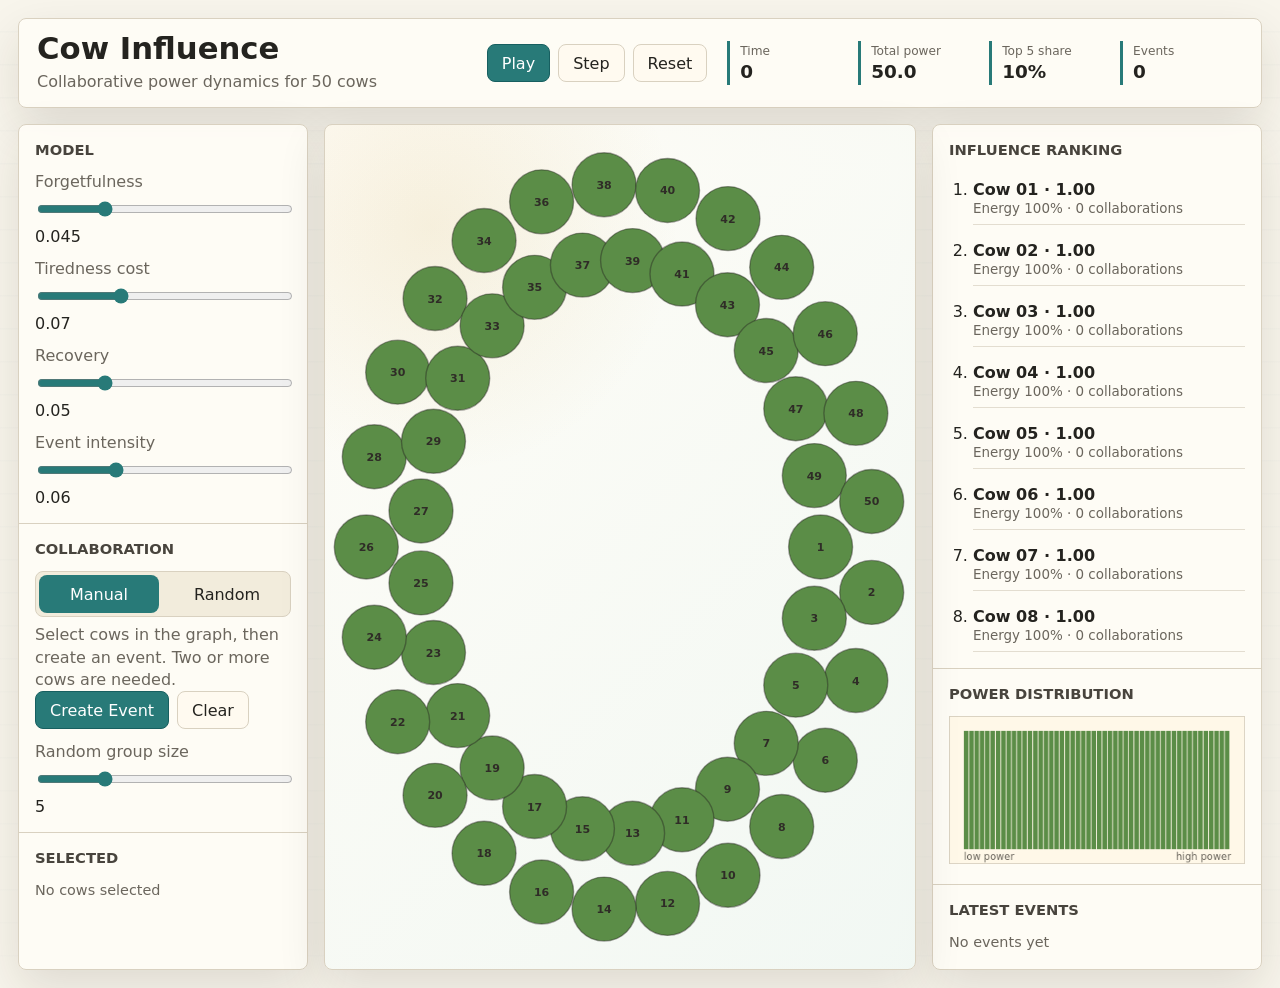
==== index.html @ e47f2114 "Multi-agent cows dynamics" ====
<!doctype html>
<html lang="en">
  <head>
    <meta charset="utf-8">
    <meta name="viewport" content="width=device-width, initial-scale=1">
    <title>Cow Influence Simulator</title>
    <link rel="stylesheet" href="styles.css">
  </head>
  <body>
    <main class="app-shell">
      <section class="toolbar" aria-label="Simulation controls">
        <div class="identity">
          <h1>Cow Influence</h1>
          <p>Collaborative power dynamics for 50 cows</p>
        </div>

        <div class="run-controls">
          <button id="playButton" class="primary-button" type="button">Play</button>
          <button id="stepButton" type="button">Step</button>
          <button id="resetButton" type="button">Reset</button>
        </div>

        <div class="metric-strip" aria-live="polite">
          <div>
            <span>Time</span>
            <strong id="timeMetric">0</strong>
          </div>
          <div>
            <span>Total power</span>
            <strong id="powerMetric">50.0</strong>
          </div>
          <div>
            <span>Top 5 share</span>
            <strong id="topShareMetric">10%</strong>
          </div>
          <div>
            <span>Events</span>
            <strong id="eventMetric">0</strong>
          </div>
        </div>
      </section>

      <section class="workspace">
        <aside class="control-panel" aria-label="Model controls">
          <section class="panel-section">
            <h2>Model</h2>
            <label>
              <span>Forgetfulness</span>
              <input id="forgetfulnessInput" type="range" min="0" max="0.18" step="0.005" value="0.045">
              <output id="forgetfulnessValue">0.045</output>
            </label>
            <label>
              <span>Tiredness cost</span>
              <input id="tirednessInput" type="range" min="0" max="0.22" step="0.01" value="0.07">
              <output id="tirednessValue">0.07</output>
            </label>
            <label>
              <span>Recovery</span>
              <input id="recoveryInput" type="range" min="0" max="0.2" step="0.01" value="0.05">
              <output id="recoveryValue">0.05</output>
            </label>
            <label>
              <span>Event intensity</span>
              <input id="intensityInput" type="range" min="0.01" max="0.18" step="0.01" value="0.06">
              <output id="intensityValue">0.06</output>
            </label>
          </section>

          <section class="panel-section">
            <h2>Collaboration</h2>
            <div class="mode-tabs" role="tablist" aria-label="Event mode">
              <button id="manualModeButton" class="active" type="button">Manual</button>
              <button id="randomModeButton" type="button">Random</button>
            </div>
            <p class="microcopy">Select cows in the graph, then create an event. Two or more cows are needed.</p>
            <div class="event-actions">
              <button id="createEventButton" class="primary-button" type="button">Create Event</button>
              <button id="clearSelectionButton" type="button">Clear</button>
            </div>
            <label>
              <span>Random group size</span>
              <input id="groupSizeInput" type="range" min="2" max="14" step="1" value="5">
              <output id="groupSizeValue">5</output>
            </label>
          </section>

          <section class="panel-section">
            <h2>Selected</h2>
            <div id="selectedList" class="selected-list">No cows selected</div>
          </section>
        </aside>

        <section class="stage" aria-label="Community visualization">
          <svg id="network" role="img" aria-label="Network of cow collaborations"></svg>
          <div id="tooltip" class="tooltip" hidden></div>
        </section>

        <aside class="insight-panel" aria-label="Community insights">
          <section class="panel-section">
            <h2>Influence Ranking</h2>
            <ol id="rankingList" class="ranking-list"></ol>
          </section>

          <section class="panel-section">
            <h2>Power Distribution</h2>
            <canvas id="distributionChart" width="360" height="180"></canvas>
          </section>

          <section class="panel-section">
            <h2>Latest Events</h2>
            <div id="eventLog" class="event-log">No events yet</div>
          </section>
        </aside>
      </section>
    </main>

    <script src="app.js"></script>
  </body>
</html>
---- styles.css ----
:root {
  --paper: #f8f5ec;
  --ink: #24231f;
  --muted: #6b665d;
  --line: #d9d1c0;
  --panel: #fffdf7;
  --accent: #287a78;
  --accent-strong: #175f60;
  --coral: #c45c43;
  --gold: #c89a31;
  --green: #5b8d47;
  --shadow: 0 18px 48px rgba(42, 35, 20, 0.12);
  font-family: Inter, ui-sans-serif, system-ui, -apple-system, BlinkMacSystemFont, "Segoe UI", sans-serif;
}

* {
  box-sizing: border-box;
}

body {
  margin: 0;
  min-height: 100vh;
  color: var(--ink);
  background:
    linear-gradient(rgba(248, 245, 236, 0.86), rgba(248, 245, 236, 0.92)),
    repeating-linear-gradient(0deg, transparent 0 31px, rgba(86, 123, 143, 0.18) 32px 33px),
    var(--paper);
}

button,
input {
  font: inherit;
}

button {
  min-height: 38px;
  border: 1px solid var(--line);
  border-radius: 8px;
  padding: 0 14px;
  color: var(--ink);
  background: #fffaf0;
  cursor: pointer;
  transition: transform 140ms ease, border-color 140ms ease, background 140ms ease;
}

button:hover {
  border-color: var(--accent);
  transform: translateY(-1px);
}

.primary-button {
  color: #fff;
  border-color: var(--accent-strong);
  background: var(--accent);
}

.app-shell {
  display: grid;
  grid-template-rows: auto 1fr;
  gap: 16px;
  width: min(1520px, 100%);
  min-height: 100vh;
  margin: 0 auto;
  padding: 18px;
}

.toolbar,
.control-panel,
.insight-panel {
  border: 1px solid var(--line);
  background: rgba(255, 253, 247, 0.92);
  box-shadow: var(--shadow);
}

.toolbar {
  display: grid;
  grid-template-columns: minmax(220px, 1fr) auto minmax(420px, 1.2fr);
  align-items: center;
  gap: 20px;
  min-height: 86px;
  border-radius: 8px;
  padding: 14px 18px;
}

.identity h1,
.panel-section h2 {
  margin: 0;
  letter-spacing: 0;
}

.identity h1 {
  font-size: clamp(1.45rem, 2.4vw, 2.25rem);
  line-height: 1;
}

.identity p,
.microcopy {
  margin: 7px 0 0;
  color: var(--muted);
  line-height: 1.4;
}

.run-controls,
.event-actions,
.mode-tabs {
  display: flex;
  gap: 8px;
  flex-wrap: wrap;
}

.metric-strip {
  display: grid;
  grid-template-columns: repeat(4, minmax(90px, 1fr));
  gap: 8px;
}

.metric-strip div {
  min-width: 0;
  border-left: 3px solid var(--accent);
  padding: 3px 0 3px 10px;
}

.metric-strip span {
  display: block;
  color: var(--muted);
  font-size: 0.76rem;
}

.metric-strip strong {
  display: block;
  margin-top: 3px;
  font-size: 1.15rem;
}

.workspace {
  display: grid;
  grid-template-columns: 290px minmax(420px, 1fr) 330px;
  gap: 16px;
  min-height: 0;
}

.control-panel,
.insight-panel {
  overflow: auto;
  border-radius: 8px;
}

.panel-section {
  padding: 16px;
  border-bottom: 1px solid var(--line);
}

.panel-section:last-child {
  border-bottom: 0;
}

.panel-section h2 {
  margin-bottom: 14px;
  font-size: 0.92rem;
  text-transform: uppercase;
  color: #48443d;
}

label {
  display: grid;
  grid-template-columns: 1fr auto;
  gap: 8px 12px;
  align-items: center;
  margin-top: 13px;
  color: var(--muted);
}

input[type="range"] {
  grid-column: 1 / -1;
  width: 100%;
  accent-color: var(--accent);
}

output {
  color: var(--ink);
  font-variant-numeric: tabular-nums;
}

.mode-tabs {
  display: grid;
  grid-template-columns: 1fr 1fr;
  padding: 3px;
  border: 1px solid var(--line);
  border-radius: 8px;
  background: #f2ecdc;
}

.mode-tabs button {
  border: 0;
  background: transparent;
}

.mode-tabs button.active {
  color: #fff;
  background: var(--accent);
}

.selected-list,
.event-log {
  color: var(--muted);
  font-size: 0.9rem;
  line-height: 1.45;
}

.selected-chip {
  display: inline-block;
  margin: 0 5px 6px 0;
  border: 1px solid var(--line);
  border-radius: 999px;
  padding: 4px 8px;
  color: var(--ink);
  background: #fff8e8;
}

.stage {
  position: relative;
  min-height: calc(100vh - 138px);
  overflow: hidden;
  border: 1px solid var(--line);
  border-radius: 8px;
  background:
    radial-gradient(circle at 18% 12%, rgba(200, 154, 49, 0.13), transparent 28%),
    linear-gradient(135deg, rgba(255, 253, 247, 0.96), rgba(241, 248, 244, 0.92));
  box-shadow: var(--shadow);
}

#network {
  display: block;
  width: 100%;
  height: 100%;
  min-height: calc(100vh - 138px);
}

.edge {
  stroke: rgba(92, 86, 75, 0.22);
  stroke-linecap: round;
}

.cow-node {
  cursor: pointer;
}

.cow-node circle {
  stroke: rgba(36, 35, 31, 0.42);
  stroke-width: 1.4;
  transition: stroke-width 140ms ease, filter 140ms ease;
}

.cow-node.selected circle {
  stroke: var(--coral);
  stroke-width: 4;
  filter: drop-shadow(0 4px 8px rgba(196, 92, 67, 0.35));
}

.cow-node text {
  fill: #2f2c27;
  font-size: 11px;
  font-weight: 700;
  text-anchor: middle;
  pointer-events: none;
}

.tooltip {
  position: absolute;
  z-index: 5;
  width: 190px;
  border: 1px solid var(--line);
  border-radius: 8px;
  padding: 10px;
  color: var(--ink);
  background: rgba(255, 253, 247, 0.98);
  box-shadow: var(--shadow);
  pointer-events: none;
  font-size: 0.88rem;
}

.ranking-list {
  display: grid;
  gap: 8px;
  margin: 0;
  padding-left: 24px;
}

.ranking-list li {
  padding: 8px 0;
  border-bottom: 1px solid rgba(217, 209, 192, 0.7);
}

.ranking-list strong {
  display: block;
}

.ranking-list span {
  display: block;
  margin-top: 2px;
  color: var(--muted);
  font-size: 0.84rem;
}

#distributionChart {
  width: 100%;
  height: auto;
}

.event-entry {
  margin-bottom: 10px;
  padding-bottom: 10px;
  border-bottom: 1px solid rgba(217, 209, 192, 0.7);
}

.event-entry strong {
  display: block;
  color: var(--ink);
}

@media (max-width: 1100px) {
  .toolbar,
  .workspace {
    grid-template-columns: 1fr;
  }

  .metric-strip {
    grid-template-columns: repeat(2, minmax(120px, 1fr));
  }

  .stage,
  #network {
    min-height: 620px;
  }
}

@media (max-width: 620px) {
  .app-shell {
    padding: 10px;
  }

  .toolbar {
    padding: 14px;
  }

  .metric-strip {
    grid-template-columns: 1fr;
  }

  .run-controls {
    display: grid;
    grid-template-columns: repeat(3, 1fr);
  }

  button {
    padding: 0 10px;
  }
}
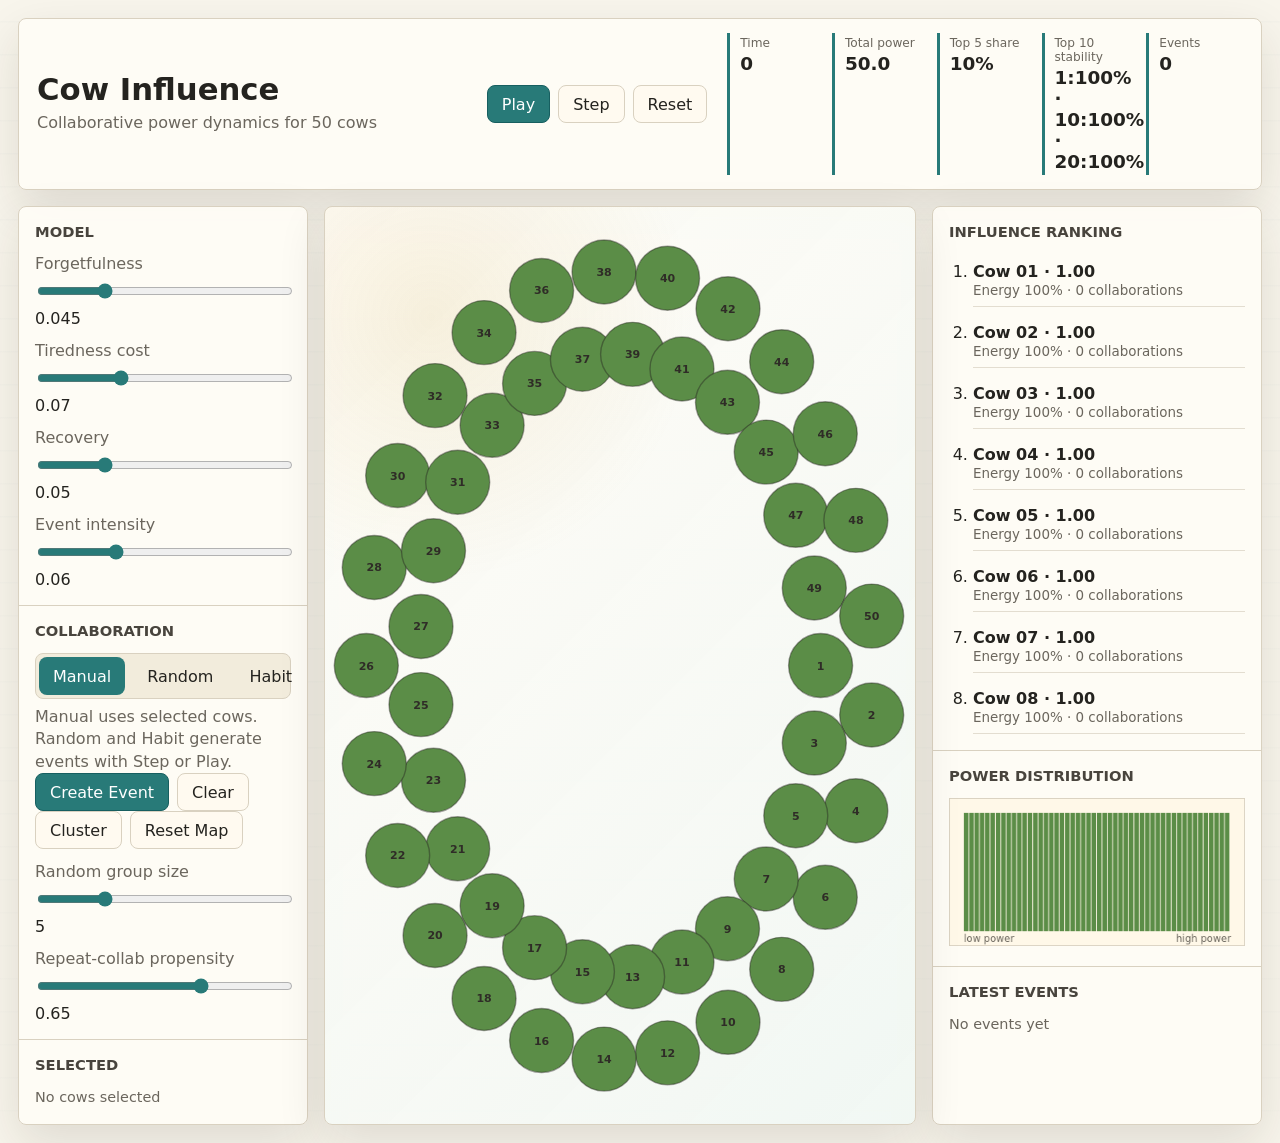
==== commit 770c86a9: "Clustering, habituation, tiredness costs, top 10 stability" ====
--- a/index.html
+++ b/index.html
@@ -32,6 +32,10 @@
           <div>
             <span>Top 5 share</span>
             <strong id="topShareMetric">10%</strong>
+          </div>
+          <div>
+            <span>Top 10 stability</span>
+            <strong id="stabilityMetric">1:100% · 10:100% · 20:100%</strong>
           </div>
           <div>
             <span>Events</span>
@@ -71,16 +75,26 @@
             <div class="mode-tabs" role="tablist" aria-label="Event mode">
               <button id="manualModeButton" class="active" type="button">Manual</button>
               <button id="randomModeButton" type="button">Random</button>
+              <button id="habitModeButton" type="button">Habit</button>
             </div>
-            <p class="microcopy">Select cows in the graph, then create an event. Two or more cows are needed.</p>
+            <p class="microcopy">Manual uses selected cows. Random and Habit generate events with Step or Play.</p>
             <div class="event-actions">
               <button id="createEventButton" class="primary-button" type="button">Create Event</button>
               <button id="clearSelectionButton" type="button">Clear</button>
+            </div>
+            <div class="event-actions">
+              <button id="clusterButton" type="button">Cluster</button>
+              <button id="resetLayoutButton" type="button">Reset Map</button>
             </div>
             <label>
               <span>Random group size</span>
               <input id="groupSizeInput" type="range" min="2" max="14" step="1" value="5">
               <output id="groupSizeValue">5</output>
+            </label>
+            <label>
+              <span>Repeat-collab propensity</span>
+              <input id="propensityInput" type="range" min="0" max="1" step="0.05" value="0.65">
+              <output id="propensityValue">0.65</output>
             </label>
           </section>
 
--- a/styles.css
+++ b/styles.css
@@ -110,7 +110,7 @@
 
 .metric-strip {
   display: grid;
-  grid-template-columns: repeat(4, minmax(90px, 1fr));
+  grid-template-columns: repeat(5, minmax(90px, 1fr));
   gap: 8px;
 }
 
@@ -183,7 +183,7 @@
 
 .mode-tabs {
   display: grid;
-  grid-template-columns: 1fr 1fr;
+  grid-template-columns: repeat(3, 1fr);
   padding: 3px;
   border: 1px solid var(--line);
   border-radius: 8px;
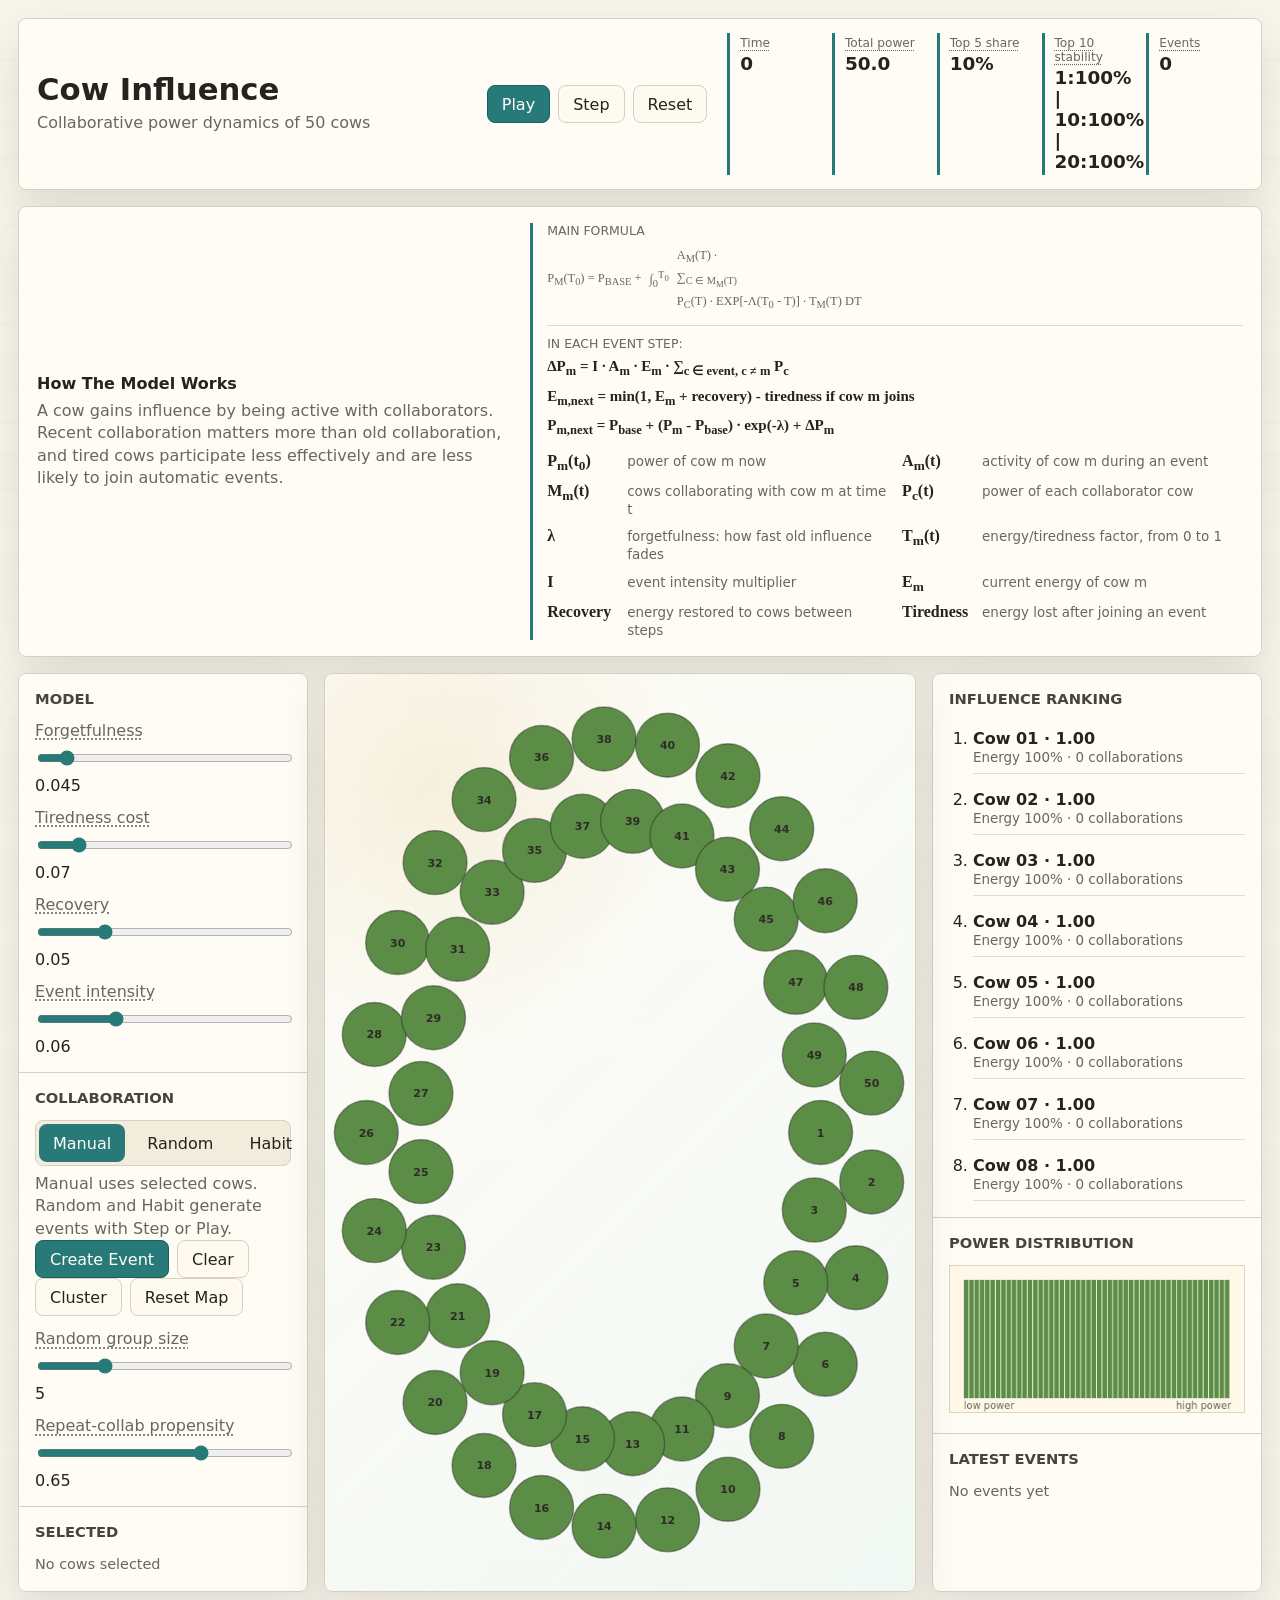
==== commit e57ca5f7: "More explanations, wider range" ====
--- a/index.html
+++ b/index.html
@@ -11,7 +11,7 @@
       <section class="toolbar" aria-label="Simulation controls">
         <div class="identity">
           <h1>Cow Influence</h1>
-          <p>Collaborative power dynamics for 50 cows</p>
+          <p>Collaborative power dynamics of 50 cows</p>
         </div>
 
         <div class="run-controls">
@@ -22,25 +22,68 @@
 
         <div class="metric-strip" aria-live="polite">
           <div>
-            <span>Time</span>
+            <span class="help-term" tabindex="0" data-help="The current simulation step. Each step applies forgetting, recovery, and possibly one collaboration event.">Time</span>
             <strong id="timeMetric">0</strong>
           </div>
           <div>
-            <span>Total power</span>
+            <span class="help-term" tabindex="0" data-help="The sum of influence power across all cows. It shows how much influence exists in the whole community.">Total power</span>
             <strong id="powerMetric">50.0</strong>
           </div>
           <div>
-            <span>Top 5 share</span>
+            <span class="help-term" tabindex="0" data-help="The percentage of total community power held by the 5 strongest cows. Higher values mean influence is more concentrated.">Top 5 share</span>
             <strong id="topShareMetric">10%</strong>
           </div>
           <div>
-            <span>Top 10 stability</span>
-            <strong id="stabilityMetric">1:100% · 10:100% · 20:100%</strong>
+            <span class="help-term" tabindex="0" data-help="How many cows remain in the top 10 compared with 1, 10, and 20 steps ago. High stability means the same cows keep power.">Top 10 stability</span>
+            <strong id="stabilityMetric">1:100% | 10:100% | 20:100%</strong>
           </div>
           <div>
-            <span>Events</span>
+            <span class="help-term" tabindex="0" data-help="The number of collaboration events currently stored in the simulation history.">Events</span>
             <strong id="eventMetric">0</strong>
           </div>
+        </div>
+      </section>
+
+      <section class="model-intro" aria-label="Model description">
+        <div>
+          <h2>How The Model Works</h2>
+          <p>
+            A cow gains influence by being active with collaborators. Recent collaboration matters more than old collaboration,
+            and tired cows participate less effectively and are less likely to join automatic events.
+          </p>
+        </div>
+        <div class="formula-card">
+          <span>Main formula</span>
+          <div class="math-formula" aria-label="Main influence formula">
+            <span class="math-line">P<sub>m</sub>(t<sub>0</sub>) = P<sub>base</sub> +</span>
+            <span class="math-integral">∫<sub>0</sub><sup>t<sub>0</sub></sup></span>
+            <span class="math-line">
+              A<sub>m</sub>(t)
+              ·
+              <span class="math-sum">∑<sub>c ∈ M<sub>m</sub>(t)</sub></span>
+              P<sub>c</sub>(t)
+              · exp[-λ(t<sub>0</sub> - t)]
+              · T<sub>m</sub>(t) dt
+            </span>
+          </div>
+          <div class="simulation-formula" aria-label="Simulation update formula">
+            <span>In each event step:</span>
+            <strong>ΔP<sub>m</sub> = I · A<sub>m</sub> · E<sub>m</sub> · ∑<sub>c ∈ event, c ≠ m</sub> P<sub>c</sub></strong>
+            <strong>E<sub>m,next</sub> = min(1, E<sub>m</sub> + recovery) - tiredness if cow m joins</strong>
+            <strong>P<sub>m,next</sub> = P<sub>base</sub> + (P<sub>m</sub> - P<sub>base</sub>) · exp(-λ) + ΔP<sub>m</sub></strong>
+          </div>
+          <dl class="formula-terms">
+            <div><dt>P<sub>m</sub>(t<sub>0</sub>)</dt><dd>power of cow m now</dd></div>
+            <div><dt>A<sub>m</sub>(t)</dt><dd>activity of cow m during an event</dd></div>
+            <div><dt>M<sub>m</sub>(t)</dt><dd>cows collaborating with cow m at time t</dd></div>
+            <div><dt>P<sub>c</sub>(t)</dt><dd>power of each collaborator cow</dd></div>
+            <div><dt>λ</dt><dd>forgetfulness: how fast old influence fades</dd></div>
+            <div><dt>T<sub>m</sub>(t)</dt><dd>energy/tiredness factor, from 0 to 1</dd></div>
+            <div><dt>I</dt><dd>event intensity multiplier</dd></div>
+            <div><dt>E<sub>m</sub></dt><dd>current energy of cow m</dd></div>
+            <div><dt>Recovery</dt><dd>energy restored to cows between steps</dd></div>
+            <div><dt>Tiredness</dt><dd>energy lost after joining an event</dd></div>
+          </dl>
         </div>
       </section>
 
@@ -49,22 +92,22 @@
           <section class="panel-section">
             <h2>Model</h2>
             <label>
-              <span>Forgetfulness</span>
-              <input id="forgetfulnessInput" type="range" min="0" max="0.18" step="0.005" value="0.045">
+              <span class="help-term" tabindex="0" data-help="This is lambda in the formula. In each step, old accumulated power decays by exp(-lambda). Higher values make old influence fade faster.">Forgetfulness</span>
+              <input id="forgetfulnessInput" type="range" min="0" max="0.5" step="0.005" value="0.045">
               <output id="forgetfulnessValue">0.045</output>
             </label>
             <label>
-              <span>Tiredness cost</span>
-              <input id="tirednessInput" type="range" min="0" max="0.22" step="0.01" value="0.07">
+              <span class="help-term" tabindex="0" data-help="This reduces T_m(t), the cow's energy factor. After a cow collaborates, energy falls by this amount; tired cows gain less and are less likely to be picked automatically.">Tiredness cost</span>
+              <input id="tirednessInput" type="range" min="0" max="0.5" step="0.01" value="0.07">
               <output id="tirednessValue">0.07</output>
             </label>
             <label>
-              <span>Recovery</span>
+              <span class="help-term" tabindex="0" data-help="This restores T_m(t), the energy factor, between steps. Higher recovery lets cows collaborate again sooner.">Recovery</span>
               <input id="recoveryInput" type="range" min="0" max="0.2" step="0.01" value="0.05">
               <output id="recoveryValue">0.05</output>
             </label>
             <label>
-              <span>Event intensity</span>
+              <span class="help-term" tabindex="0" data-help="This is the event multiplier in the simulation version of the formula. Higher intensity makes each collaboration produce more new power.">Event intensity</span>
               <input id="intensityInput" type="range" min="0.01" max="0.18" step="0.01" value="0.06">
               <output id="intensityValue">0.06</output>
             </label>
@@ -87,12 +130,12 @@
               <button id="resetLayoutButton" type="button">Reset Map</button>
             </div>
             <label>
-              <span>Random group size</span>
+              <span class="help-term" tabindex="0" data-help="How many cows are chosen for each automatic collaboration event.">Random group size</span>
               <input id="groupSizeInput" type="range" min="2" max="14" step="1" value="5">
               <output id="groupSizeValue">5</output>
             </label>
             <label>
-              <span>Repeat-collab propensity</span>
+              <span class="help-term" tabindex="0" data-help="In Habit mode, this controls how strongly cows prefer collaborators from recent events. 0 means exploratory; 1 means strongly repetitive.">Repeat-collab propensity</span>
               <input id="propensityInput" type="range" min="0" max="1" step="0.05" value="0.65">
               <output id="propensityValue">0.65</output>
             </label>
--- a/styles.css
+++ b/styles.css
@@ -56,7 +56,7 @@
 
 .app-shell {
   display: grid;
-  grid-template-rows: auto 1fr;
+  grid-template-rows: auto auto 1fr;
   gap: 16px;
   width: min(1520px, 100%);
   min-height: 100vh;
@@ -65,6 +65,7 @@
 }
 
 .toolbar,
+.model-intro,
 .control-panel,
 .insight-panel {
   border: 1px solid var(--line);
@@ -94,10 +95,147 @@
 }
 
 .identity p,
-.microcopy {
+.microcopy,
+.model-intro p {
   margin: 7px 0 0;
   color: var(--muted);
   line-height: 1.4;
+}
+
+.model-intro {
+  display: grid;
+  grid-template-columns: minmax(280px, 0.8fr) minmax(480px, 1.2fr);
+  gap: 18px;
+  align-items: center;
+  border-radius: 8px;
+  padding: 16px 18px;
+}
+
+.model-intro h2 {
+  margin: 0;
+  font-size: 1rem;
+}
+
+.formula-card {
+  border-left: 3px solid var(--accent);
+  padding-left: 14px;
+}
+
+.formula-card span {
+  display: block;
+  color: var(--muted);
+  font-size: 0.78rem;
+  text-transform: uppercase;
+}
+
+.math-formula {
+  display: flex;
+  flex-wrap: wrap;
+  align-items: center;
+  gap: 8px;
+  margin-top: 8px;
+  font-family: ui-serif, Georgia, "Times New Roman", serif;
+  font-size: 1.05rem;
+  line-height: 1.55;
+  overflow-wrap: anywhere;
+}
+
+.math-integral,
+.math-sum {
+  display: inline-flex;
+  align-items: center;
+  font-size: 1.45em;
+}
+
+.simulation-formula {
+  display: grid;
+  gap: 5px;
+  margin-top: 12px;
+  border-top: 1px solid rgba(217, 209, 192, 0.85);
+  padding-top: 10px;
+}
+
+.simulation-formula span {
+  color: var(--muted);
+  font-size: 0.78rem;
+  text-transform: uppercase;
+}
+
+.simulation-formula strong {
+  font-family: ui-serif, Georgia, "Times New Roman", serif;
+  font-size: 0.94rem;
+  line-height: 1.4;
+  overflow-wrap: anywhere;
+}
+
+.formula-terms {
+  display: grid;
+  grid-template-columns: repeat(2, minmax(180px, 1fr));
+  gap: 8px 14px;
+  margin: 12px 0 0;
+}
+
+.formula-terms div {
+  display: grid;
+  grid-template-columns: minmax(72px, auto) 1fr;
+  gap: 8px;
+  align-items: baseline;
+}
+
+.formula-terms dt {
+  color: var(--ink);
+  font-family: ui-serif, Georgia, "Times New Roman", serif;
+  font-weight: 700;
+}
+
+.formula-terms dd {
+  margin: 0;
+  color: var(--muted);
+  font-size: 0.84rem;
+  line-height: 1.35;
+}
+
+.help-term {
+  position: relative;
+  display: inline-flex;
+  align-items: center;
+  gap: 4px;
+  border-radius: 4px;
+  outline: 0;
+  cursor: help;
+  text-decoration: underline;
+  text-decoration-style: dotted;
+  text-underline-offset: 3px;
+}
+
+.help-term::after {
+  content: attr(data-help);
+  position: absolute;
+  left: 0;
+  top: calc(100% + 8px);
+  z-index: 20;
+  width: min(280px, 78vw);
+  border: 1px solid var(--line);
+  border-radius: 8px;
+  padding: 10px;
+  color: var(--ink);
+  background: rgba(255, 253, 247, 0.99);
+  box-shadow: var(--shadow);
+  font-size: 0.84rem;
+  font-weight: 500;
+  line-height: 1.35;
+  text-transform: none;
+  pointer-events: none;
+  opacity: 0;
+  transform: translateY(-4px);
+  transition: opacity 120ms ease, transform 120ms ease;
+}
+
+.help-term:hover::after,
+.help-term:focus::after,
+.help-term:focus-visible::after {
+  opacity: 1;
+  transform: translateY(0);
 }
 
 .run-controls,
@@ -320,6 +458,7 @@
 
 @media (max-width: 1100px) {
   .toolbar,
+  .model-intro,
   .workspace {
     grid-template-columns: 1fr;
   }
@@ -343,6 +482,19 @@
     padding: 14px;
   }
 
+  .model-intro {
+    padding: 14px;
+  }
+
+  .math-formula,
+  .simulation-formula strong {
+    font-size: 0.82rem;
+  }
+
+  .formula-terms {
+    grid-template-columns: 1fr;
+  }
+
   .metric-strip {
     grid-template-columns: 1fr;
   }
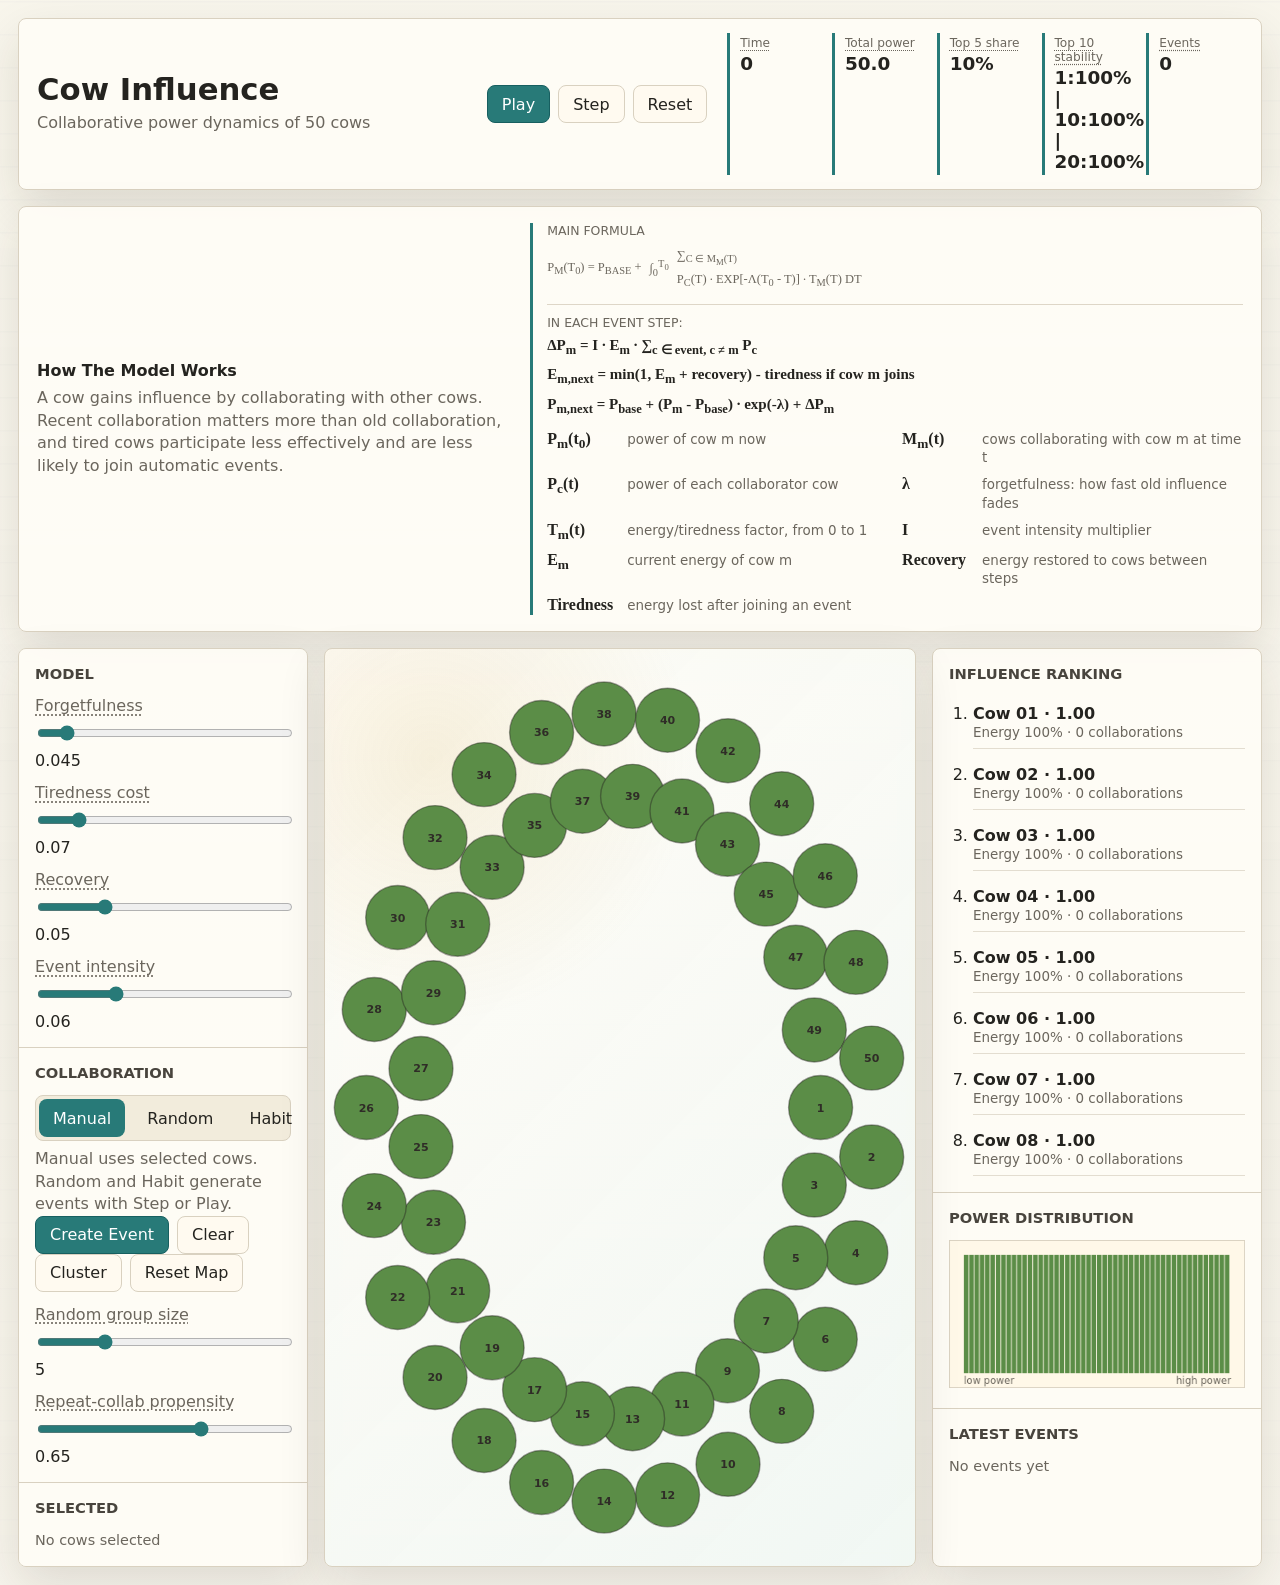
==== commit 9b937f01: "Remove activity" ====
--- a/index.html
+++ b/index.html
@@ -48,7 +48,7 @@
         <div>
           <h2>How The Model Works</h2>
           <p>
-            A cow gains influence by being active with collaborators. Recent collaboration matters more than old collaboration,
+            A cow gains influence by collaborating with other cows. Recent collaboration matters more than old collaboration,
             and tired cows participate less effectively and are less likely to join automatic events.
           </p>
         </div>
@@ -58,8 +58,6 @@
             <span class="math-line">P<sub>m</sub>(t<sub>0</sub>) = P<sub>base</sub> +</span>
             <span class="math-integral">∫<sub>0</sub><sup>t<sub>0</sub></sup></span>
             <span class="math-line">
-              A<sub>m</sub>(t)
-              ·
               <span class="math-sum">∑<sub>c ∈ M<sub>m</sub>(t)</sub></span>
               P<sub>c</sub>(t)
               · exp[-λ(t<sub>0</sub> - t)]
@@ -68,13 +66,12 @@
           </div>
           <div class="simulation-formula" aria-label="Simulation update formula">
             <span>In each event step:</span>
-            <strong>ΔP<sub>m</sub> = I · A<sub>m</sub> · E<sub>m</sub> · ∑<sub>c ∈ event, c ≠ m</sub> P<sub>c</sub></strong>
+            <strong>ΔP<sub>m</sub> = I · E<sub>m</sub> · ∑<sub>c ∈ event, c ≠ m</sub> P<sub>c</sub></strong>
             <strong>E<sub>m,next</sub> = min(1, E<sub>m</sub> + recovery) - tiredness if cow m joins</strong>
             <strong>P<sub>m,next</sub> = P<sub>base</sub> + (P<sub>m</sub> - P<sub>base</sub>) · exp(-λ) + ΔP<sub>m</sub></strong>
           </div>
           <dl class="formula-terms">
             <div><dt>P<sub>m</sub>(t<sub>0</sub>)</dt><dd>power of cow m now</dd></div>
-            <div><dt>A<sub>m</sub>(t)</dt><dd>activity of cow m during an event</dd></div>
             <div><dt>M<sub>m</sub>(t)</dt><dd>cows collaborating with cow m at time t</dd></div>
             <div><dt>P<sub>c</sub>(t)</dt><dd>power of each collaborator cow</dd></div>
             <div><dt>λ</dt><dd>forgetfulness: how fast old influence fades</dd></div>
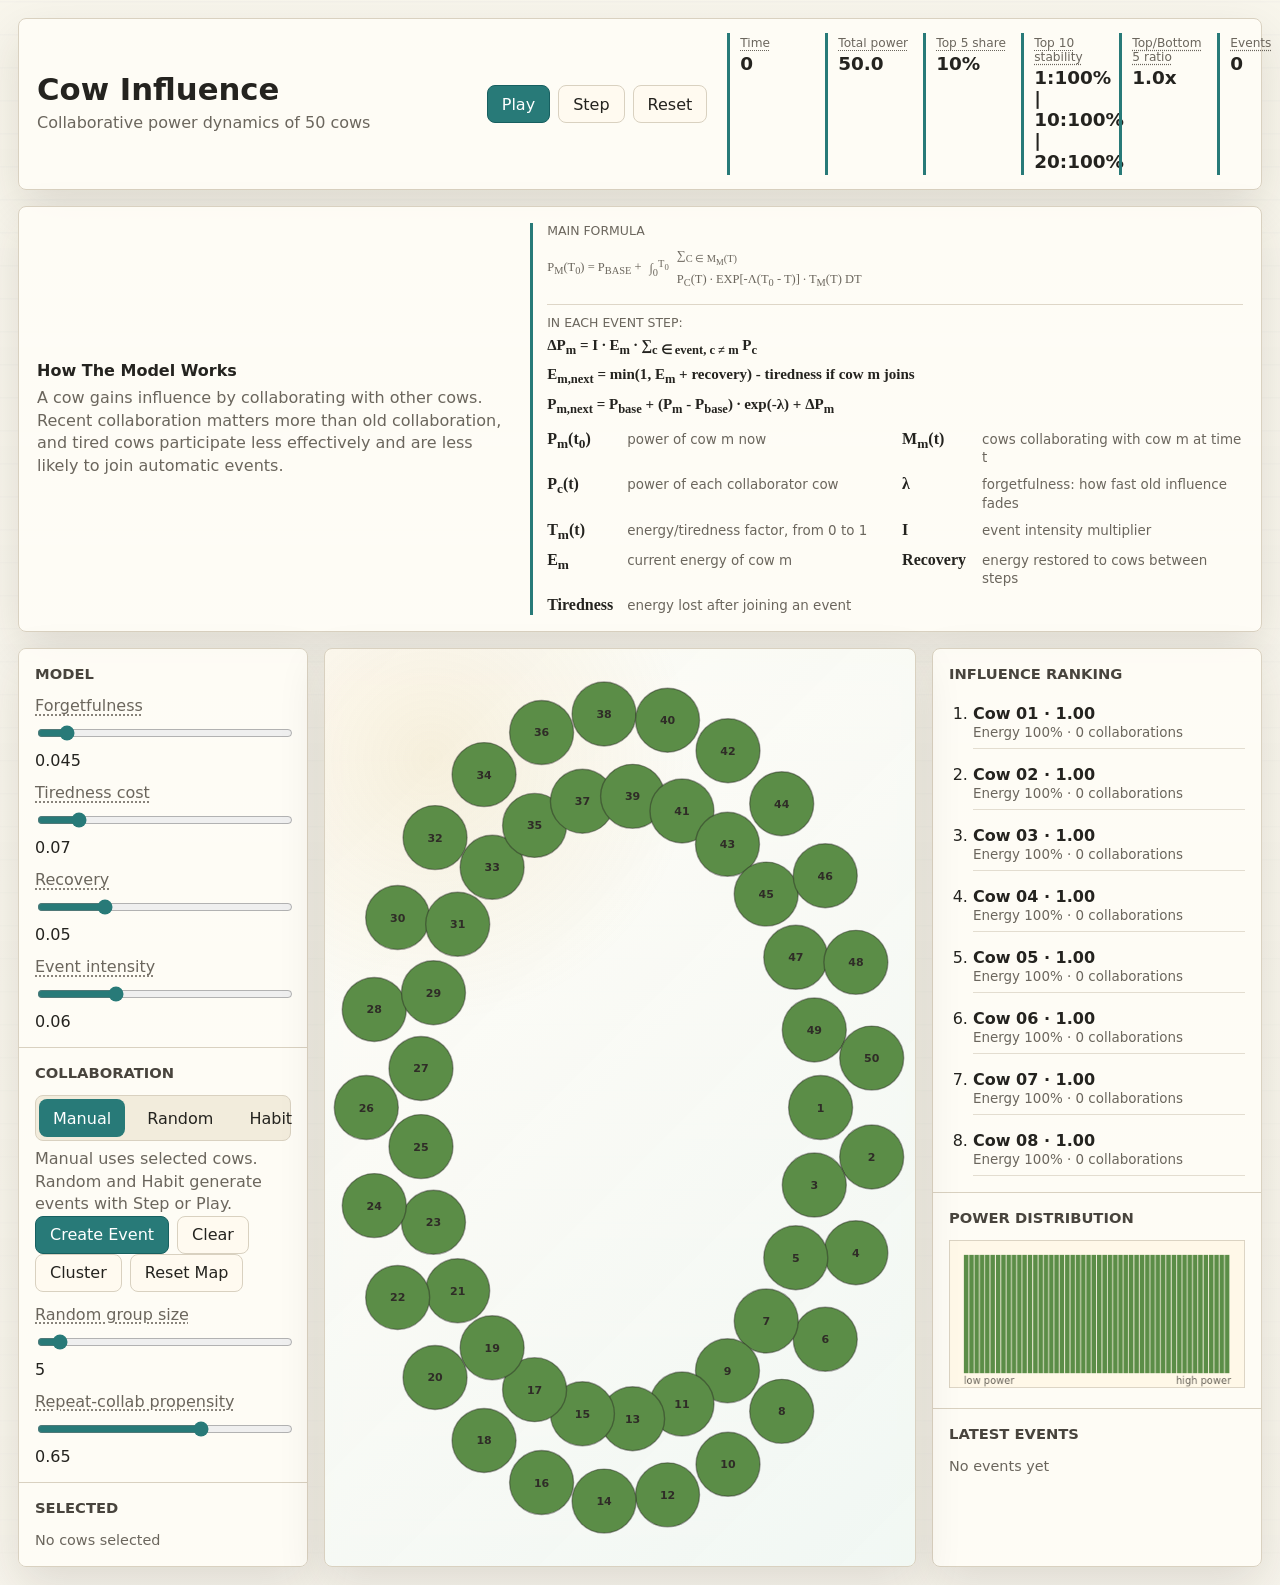
==== commit c6a7272f: "Some better ranges + new oligarchy measure" ====
--- a/index.html
+++ b/index.html
@@ -36,6 +36,10 @@
           <div>
             <span class="help-term" tabindex="0" data-help="How many cows remain in the top 10 compared with 1, 10, and 20 steps ago. High stability means the same cows keep power.">Top 10 stability</span>
             <strong id="stabilityMetric">1:100% | 10:100% | 20:100%</strong>
+          </div>
+          <div>
+            <span class="help-term" tabindex="0" data-help="The average power of the 5 strongest cows divided by the average power of the 5 weakest cows. Higher values mean a larger power gap.">Top/Bottom 5 ratio</span>
+            <strong id="powerRatioMetric">1.0x</strong>
           </div>
           <div>
             <span class="help-term" tabindex="0" data-help="The number of collaboration events currently stored in the simulation history.">Events</span>
@@ -127,8 +131,8 @@
               <button id="resetLayoutButton" type="button">Reset Map</button>
             </div>
             <label>
-              <span class="help-term" tabindex="0" data-help="How many cows are chosen for each automatic collaboration event.">Random group size</span>
-              <input id="groupSizeInput" type="range" min="2" max="14" step="1" value="5">
+              <span class="help-term" tabindex="0" data-help="How many cows are chosen for each automatic collaboration event. Minimum 2, because collaboration needs at least two cows.">Random group size</span>
+              <input id="groupSizeInput" type="range" min="2" max="50" step="1" value="5">
               <output id="groupSizeValue">5</output>
             </label>
             <label>
--- a/styles.css
+++ b/styles.css
@@ -248,7 +248,7 @@
 
 .metric-strip {
   display: grid;
-  grid-template-columns: repeat(5, minmax(90px, 1fr));
+  grid-template-columns: repeat(6, minmax(90px, 1fr));
   gap: 8px;
 }
 
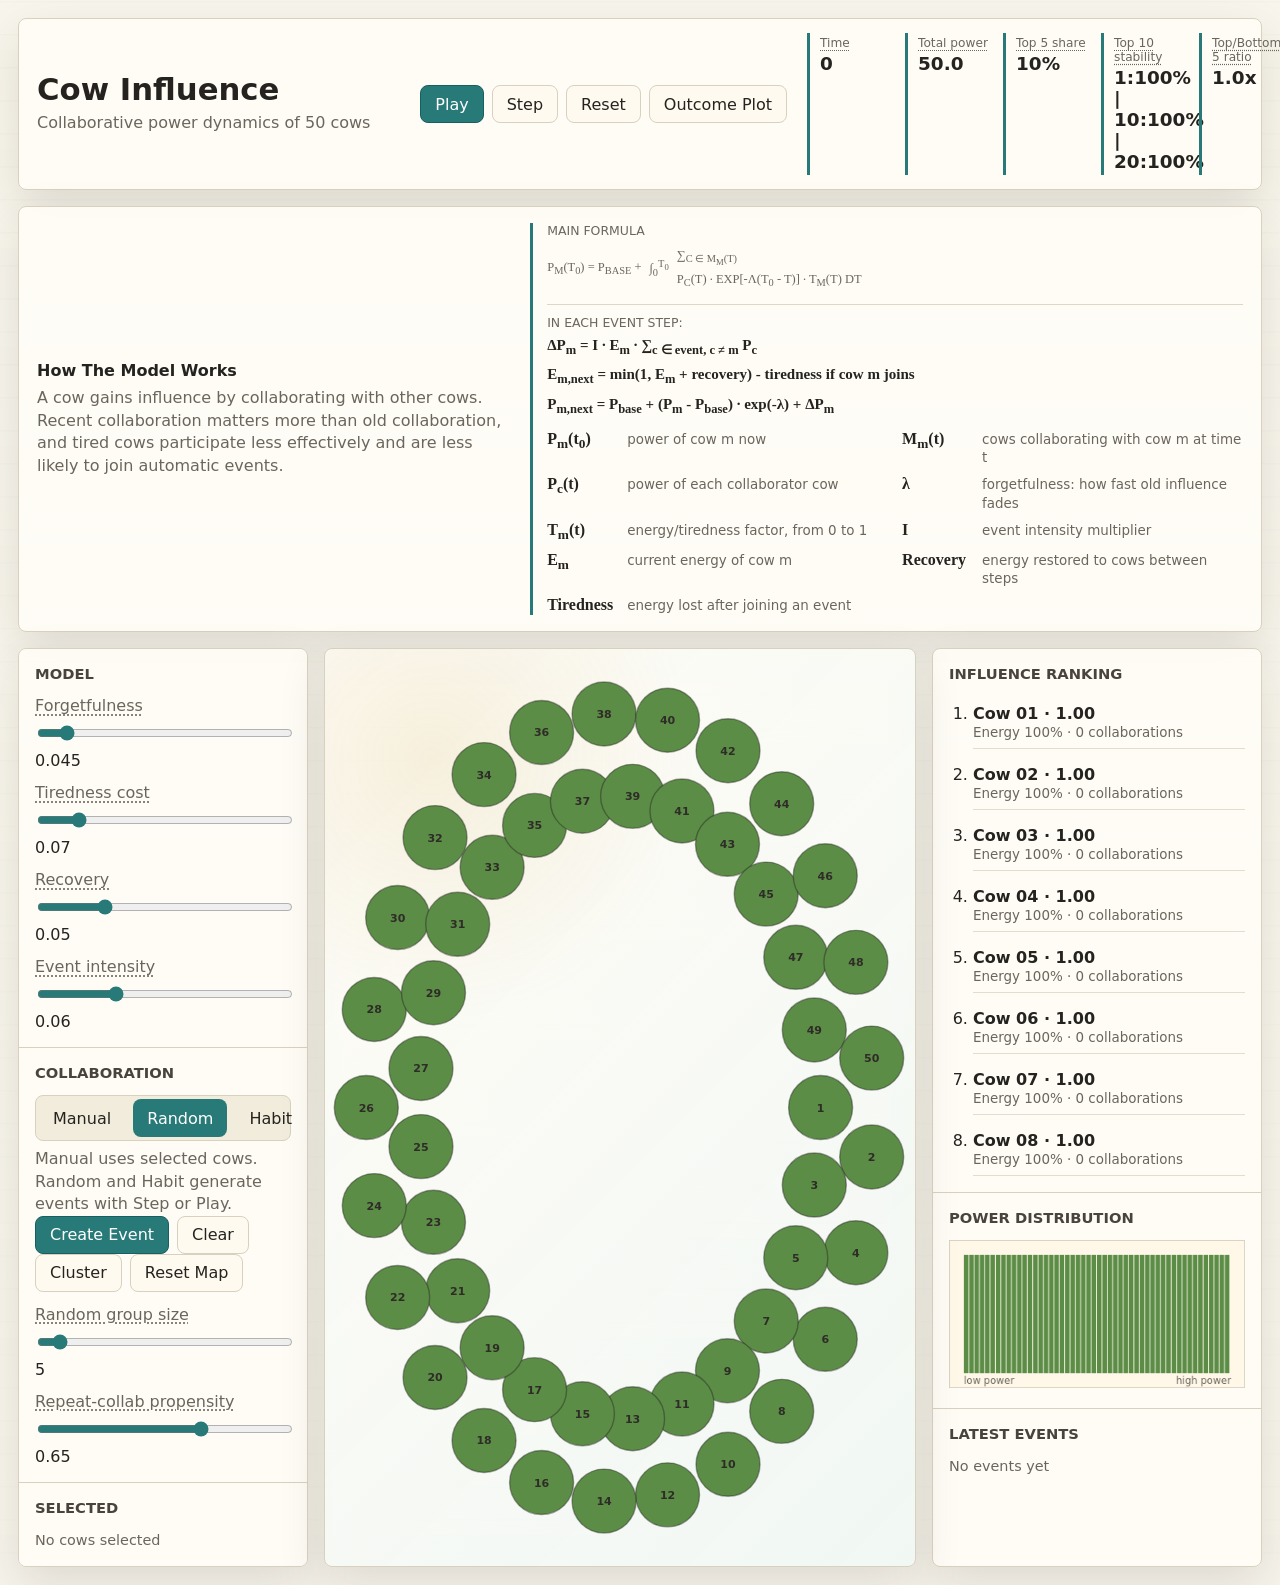
==== commit 3da14f7b: "Added Average energy of all cows, better hmtl" ====
--- a/index.html
+++ b/index.html
@@ -18,6 +18,7 @@
           <button id="playButton" class="primary-button" type="button">Play</button>
           <button id="stepButton" type="button">Step</button>
           <button id="resetButton" type="button">Reset</button>
+          <a class="button-link" href="experiments/outcome-space-plot-group2-20-100steps.html">Outcome Plot</a>
         </div>
 
         <div class="metric-strip" aria-live="polite">
@@ -117,8 +118,8 @@
           <section class="panel-section">
             <h2>Collaboration</h2>
             <div class="mode-tabs" role="tablist" aria-label="Event mode">
-              <button id="manualModeButton" class="active" type="button">Manual</button>
-              <button id="randomModeButton" type="button">Random</button>
+              <button id="manualModeButton" type="button">Manual</button>
+              <button id="randomModeButton" class="active" type="button">Random</button>
               <button id="habitModeButton" type="button">Habit</button>
             </div>
             <p class="microcopy">Manual uses selected cows. Random and Habit generate events with Step or Play.</p>
--- a/styles.css
+++ b/styles.css
@@ -28,11 +28,16 @@
 }
 
 button,
+.button-link,
 input {
   font: inherit;
 }
 
-button {
+button,
+.button-link {
+  display: inline-flex;
+  align-items: center;
+  justify-content: center;
   min-height: 38px;
   border: 1px solid var(--line);
   border-radius: 8px;
@@ -40,10 +45,12 @@
   color: var(--ink);
   background: #fffaf0;
   cursor: pointer;
+  text-decoration: none;
   transition: transform 140ms ease, border-color 140ms ease, background 140ms ease;
 }
 
-button:hover {
+button:hover,
+.button-link:hover {
   border-color: var(--accent);
   transform: translateY(-1px);
 }
